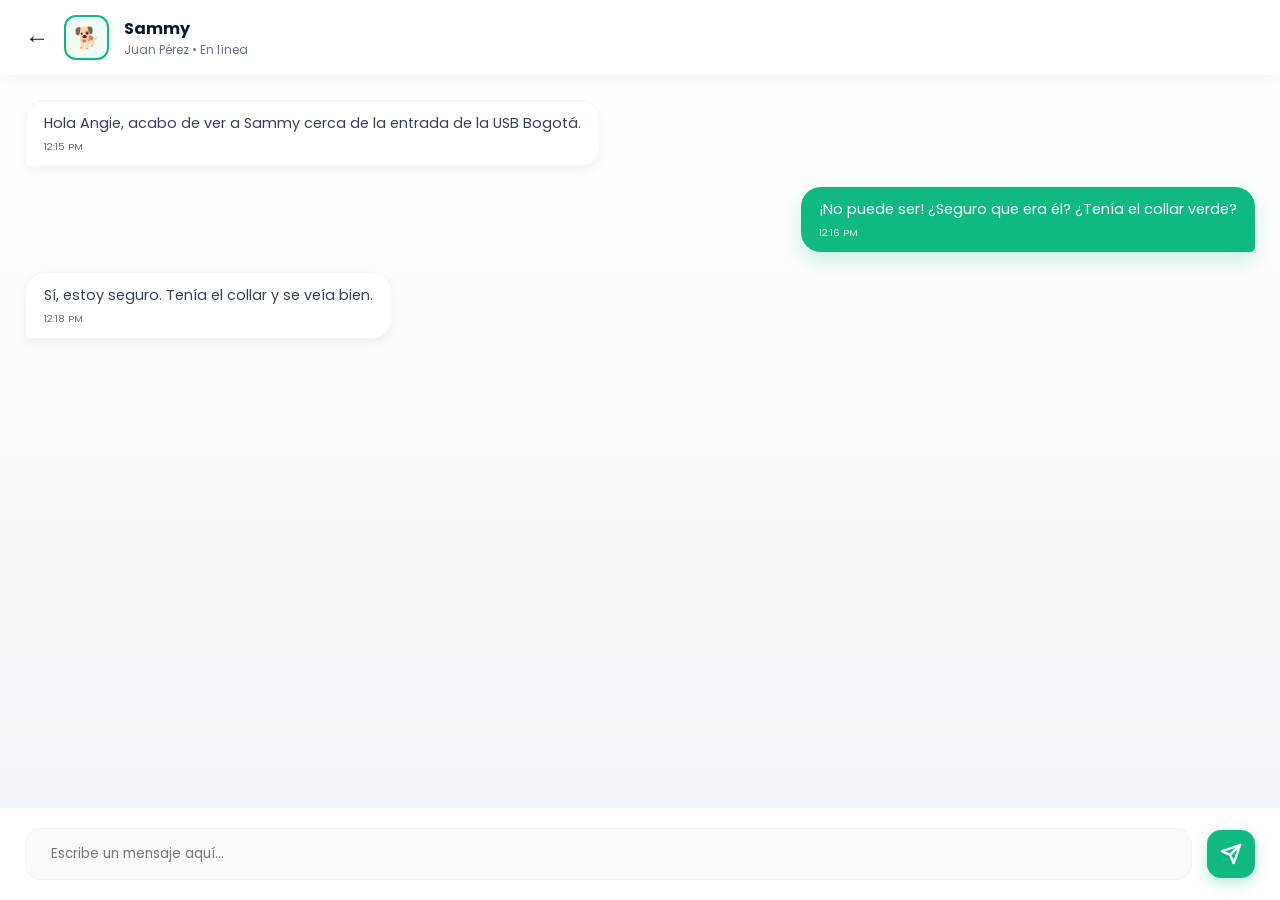
==== frontend/chat.html @ bd03f2e8 "Primer avance PetLost" ====
<!DOCTYPE html>
<html lang="es">
<head>
    <meta charset="UTF-8">
    <meta name="viewport" content="width=device-width, initial-scale=1.0">
    <title>Chat PetLost</title>
    <link href="https://fonts.googleapis.com/css2?family=Poppins:wght@400;600;700;800&display=swap" rel="stylesheet">
    <link rel="stylesheet" href="css/style.css">
    <link rel="stylesheet" href="css/chat.css">
</head>
<body class="chat-screen">

    <header class="chat-header">
        <a href="perfil.html" class="back-link">←</a>
        <div class="pet-thumb">🐕</div>
        <div class="chat-user-details">
            <h4>Sammy</h4>
            <p>Juan Pérez • En línea</p>
        </div>
    </header>

    <main class="chat-body">
        <div class="msg msg-in">
            Hola Angie, acabo de ver a Sammy cerca de la entrada de la USB Bogotá. 
            <span class="msg-time">12:15 PM</span>
        </div>

        <div class="msg msg-out">
            ¡No puede ser! ¿Seguro que era él? ¿Tenía el collar verde?
            <span class="msg-time">12:16 PM</span>
        </div>

        <div class="msg msg-in">
            Sí, estoy seguro. Tenía el collar y se veía bien.
            <span class="msg-time">12:18 PM</span>
        </div>
    </main>

    <footer class="chat-footer">
        <div class="input-box">
            <input type="text" placeholder="Escribe un mensaje aquí...">
        </div>
        <button class="send-icon-btn">
            <svg width="22" height="22" viewBox="0 0 24 24" fill="none" stroke="currentColor" stroke-width="2.5" stroke-linecap="round" stroke-linejoin="round">
                <line x1="22" y1="2" x2="11" y2="13"></line>
                <polygon points="22 2 15 22 11 13 2 9 22 2"></polygon>
            </svg>
        </button>
    </footer>

</body>
</html>
---- frontend/css/style.css ----
/* --- VARIABLES Y RESET --- */
:root {
    --azul-oscuro: #0D1B3D;
    --verde-pet: #10B981;
    --verde-claro: #6ED7B7;
    --naranja: #FFC857;
    --blanco: #ffffff;
    --gris-fondo: #F2F4F7;
}

* {
    margin: 0;
    padding: 0;
    box-sizing: border-box;
    font-family: 'Poppins', sans-serif;
}

body {
    background-color: var(--gris-fondo);
}

/* --- BARRA DE NAVEGACIÓN --- */
.navbar {
    background: var(--blanco);
    padding: 15px 0;
    border-bottom: 6px solid var(--verde-pet);
    box-shadow: 0 4px 20px rgba(0,0,0,0.08);
    position: sticky;
    top: 0;
    z-index: 1000;
}

.nav-container {
    display: flex;
    justify-content: space-between;
    align-items: center;
    max-width: 1400px;
    margin: 0 auto;
    padding: 0 40px;
}

.brand-box {
    display: flex;
    align-items: center;
    gap: 15px;
}

.logo-img {
    height: 85px; /* Tamaño del logo visible */
    width: auto;
}

.brand-title {
    font-size: 2.8rem;
    font-weight: 800;
    color: var(--azul-oscuro);
    line-height: 0.9;
}

.brand-tagline {
    font-size: 0.9rem;
    color: var(--verde-pet);
    font-weight: 600;
    text-transform: uppercase;
    letter-spacing: 1px;
}

/* --- FRASE CREATIVA CENTRAL --- */
.creative-phrase {
    text-align: center;
}

.creative-phrase p {
    font-size: 1.1rem;
    font-weight: 700;
    color: var(--azul-oscuro);
    font-style: italic;
    background: linear-gradient(to right, var(--azul-oscuro), var(--verde-pet));
    -webkit-background-clip: text;
    -webkit-text-fill-color: transparent;
}

.decor-line {
    width: 50px;
    height: 3px;
    background: var(--naranja);
    border-radius: 10px;
    margin: 4px auto;
}

/* --- BOTONES DE NAVEGACIÓN --- */
.nav-auth {
    display: flex;
    gap: 15px;
}

.btn {
    padding: 12px 25px;
    border-radius: 50px;
    font-weight: 700;
    cursor: pointer;
    transition: 0.3s;
    text-transform: uppercase;
    font-size: 0.85rem;
}

.btn-login {
    background: transparent;
    border: 2px solid var(--azul-oscuro);
    color: var(--azul-oscuro);
}

.btn-register {
    background: var(--verde-pet);
    border: none;
    color: white;
    box-shadow: 0 4px 10px rgba(16, 185, 129, 0.2);
}

.btn-register:hover {
    background: var(--azul-oscuro);
    transform: translateY(-2px);
}

/* --- HERO SECTION --- */
.hero {
    background: linear-gradient(rgba(13, 27, 61, 0.75), rgba(16, 185, 129, 0.55)), 
                url('https://images.unsplash.com/photo-1544568100-847a948585b9?auto=format&fit=crop&w=1200&q=80');
    background-size: cover;
    background-position: center;
    padding: 120px 5% 160px;
    text-align: center;
    color: white;
}

.hero h2 {
    font-size: 3.2rem;
    font-weight: 800;
    margin-bottom: 10px;
}

.hero p {
    font-size: 1.2rem;
    opacity: 0.9;
}

/* --- GRID DE CARDS --- */
.action-grid {
    display: flex;
    justify-content: center;
    gap: 30px;
    padding: 0 5% 80px;
    margin-top: -80px; /* Superposición sobre el Hero */
}

.card {
    background: var(--blanco);
    width: 360px;
    border-radius: 30px;
    overflow: hidden;
    box-shadow: 0 20px 40px rgba(0,0,0,0.12);
    text-align: center;
    transition: 0.4s ease;
    border-top: 12px solid var(--verde-pet);
}

.card:hover {
    transform: translateY(-15px);
}

.card-header {
    height: 150px;
    background-color: #f8f9fa;
    display: flex;
    align-items: center;
    justify-content: center;
    font-size: 5rem;
}

.card-body {
    padding: 35px;
}

.card-body h3 {
    font-size: 1.4rem;
    color: var(--azul-oscuro);
    margin-bottom: 15px;
    font-weight: 700;
}

.card-body p {
    font-size: 1rem;
    color: #666;
    margin-bottom: 25px;
    height: 50px;
}

.btn-card {
    width: 100%;
    padding: 16px;
    border-radius: 15px;
    border: none;
    font-weight: 800;
    color: white;
    background-color: var(--verde-pet);
    cursor: pointer;
    transition: 0.3s;
}

/* Variaciones de color por Card */
.card-orange { border-top-color: var(--naranja); }
.card-orange .btn-card { background-color: var(--naranja); color: var(--azul-oscuro); }

.card-cyan { border-top-color: var(--verde-claro); }
.card-cyan .btn-card { background-color: var(--verde-claro); color: var(--azul-oscuro); }

/* --- ESTILOS PARA LA VENTANA DE REGISTRO (MODAL) --- */
.modal-overlay {
    display: none; 
    position: fixed;
    top: 0;
    left: 0;
    width: 100%;
    height: 100%;
    background: linear-gradient(135deg, rgba(13, 27, 61, 0.95), rgba(16, 185, 129, 0.95));
    z-index: 2000;
    justify-content: center;
    align-items: center;
    backdrop-filter: blur(8px); /* Desenfoque elegante del fondo */
}

.modal-content {
    background: white;
    width: 850px;
    max-width: 95%;
    border-radius: 30px;
    position: relative;
    overflow: hidden;
    display: flex;
    box-shadow: 0 25px 50px rgba(0,0,0,0.3);
    animation: zoomIn 0.3s ease;
}

@keyframes zoomIn {
    from { transform: scale(0.9); opacity: 0; }
    to { transform: scale(1); opacity: 1; }
}

.close-modal {
    position: absolute;
    top: 20px;
    right: 25px;
    font-size: 35px;
    background: none;
    border: none;
    cursor: pointer;
    color: var(--azul-oscuro);
    font-weight: bold;
    z-index: 100;
}

.modal-body {
    display: flex;
    width: 100%;
}

.modal-info {
    flex: 1;
    background: linear-gradient(135deg, var(--azul-oscuro), var(--verde-pet));
    color: white;
    padding: 60px 40px;
    display: flex;
    flex-direction: column;
    justify-content: center;
    align-items: center;
    text-align: center;
}

.modal-logo {
    height: 90px;
    background: white;
    padding: 10px;
    border-radius: 15px;
    margin-bottom: 20px;
}

.modal-form {
    flex: 1.2;
    padding: 50px;
    background: white;
}

.modal-form h2 {
    color: var(--azul-oscuro);
    font-size: 1.8rem;
    margin-bottom: 20px;
    font-weight: 800;
}

.input-group {
    margin-bottom: 15px;
    text-align: left;
}

.input-group label {
    display: block;
    font-size: 0.85rem;
    font-weight: 700;
    color: var(--azul-oscuro);
    margin-bottom: 5px;
}

.input-group input {
    width: 100%;
    padding: 12px;
    border: 2px solid #f0f0f0;
    border-radius: 12px;
    outline: none;
    font-size: 0.9rem;
    transition: 0.3s;
}

.input-group input:focus {
    border-color: var(--verde-pet);
}

.terms-container {
    display: flex;
    align-items: flex-start;
    gap: 10px;
    margin: 20px 0;
    font-size: 0.8rem;
    color: #666;
}

.terms-container a {
    color: var(--verde-pet);
    font-weight: 700;
    text-decoration: none;
}

.btn-submit {
    width: 100%;
    padding: 15px;
    background: var(--verde-pet);
    color: white;
    border: none;
    border-radius: 12px;
    font-weight: 800;
    font-size: 1rem;
    cursor: pointer;
    transition: 0.3s;
}

.btn-submit:hover {
    background: var(--azul-oscuro);
    transform: translateY(-2px);
}

.switch-text {
    margin-top: 20px;
    font-size: 0.85rem;
    text-align: center;
}

.switch-text a {
    color: var(--verde-pet);
    font-weight: 700;
    text-decoration: none;
}

/* Ajuste para tablets/móviles */
@media (max-width: 768px) {
    .modal-info { display: none; }
    .modal-content { width: 450px; }
}

/* --- ESTILOS EXTRA PARA EL LOGO EN LOGIN --- */
.modal-header-logo {
    text-align: center;
    margin-bottom: 15px;
}

/* Asegúrate de que .modal-content NO tenga un ancho pequeño fijo */
.modal-content {
    background: white;
    width: 850px; /* Ancho igual para ambos */
    max-width: 95%;
    border-radius: 30px;
    position: relative;
    overflow: hidden;
    display: flex;
    box-shadow: 0 25px 50px rgba(0,0,0,0.3);
}

/* El resto del CSS se mantiene igual al que ya tenías para el Registro */
---- frontend/css/chat.css ----
/* Paleta de colores PetLost */
:root {
    --verde-pet: #10b981;
    --azul-oscuro: #001a33;
    --gris-fondo: #f8fafc;
    --blanco: #ffffff;
    --gris-texto: #64748b;
    --sombra: rgba(0, 0, 0, 0.05);
}

.chat-screen {
    display: flex;
    flex-direction: column;
    height: 100vh;
    background-color: var(--gris-fondo);
    font-family: 'Poppins', sans-serif;
}

/* Header */
.chat-header {
    background: var(--blanco);
    padding: 15px 25px;
    display: flex;
    align-items: center;
    gap: 15px;
    box-shadow: 0 4px 15px var(--sombra);
    z-index: 10;
}

.back-link {
    text-decoration: none;
    font-size: 1.5rem;
    color: var(--azul-oscuro);
    font-weight: 800;
}

.pet-thumb {
    width: 45px;
    height: 45px;
    background: #f0fdf4;
    border-radius: 12px;
    border: 2px solid var(--verde-pet);
    display: flex;
    align-items: center;
    justify-content: center;
    font-size: 1.3rem;
}

.chat-user-details h4 { margin: 0; color: var(--azul-oscuro); font-size: 1rem; }
.chat-user-details p { margin: 0; font-size: 0.75rem; color: var(--gris-texto); }

/* Area de Mensajes */
.chat-body {
    flex: 1;
    padding: 25px;
    overflow-y: auto;
    display: flex;
    flex-direction: column;
    gap: 20px;
    background: linear-gradient(180deg, #ffffff 0%, #f1f5f9 100%);
}

.msg {
    max-width: 75%;
    padding: 12px 18px;
    font-size: 0.9rem;
    line-height: 1.5;
}

.msg-in {
    align-self: flex-start;
    background: var(--blanco);
    color: #334155;
    border-radius: 20px 20px 20px 5px;
    box-shadow: 0 4px 10px var(--sombra);
    border: 1px solid #f1f5f9;
}

.msg-out {
    align-self: flex-end;
    background: var(--verde-pet);
    color: var(--blanco);
    border-radius: 20px 20px 5px 20px;
    box-shadow: 0 8px 20px rgba(16, 185, 129, 0.2);
}

.msg-time {
    font-size: 0.6rem;
    display: block;
    margin-top: 5px;
    opacity: 0.8;
}

/* Footer / Input */
.chat-footer {
    background: var(--blanco);
    padding: 20px 25px;
    display: flex;
    align-items: center;
    gap: 15px;
    border-top: 1px solid #f1f5f9;
}

.input-box {
    flex: 1;
    background: #f8fafc;
    border-radius: 15px;
    border: 1.5px solid #f1f5f9;
    padding: 5px 15px;
}

.input-box input {
    width: 100%;
    border: none;
    background: none;
    padding: 10px;
    font-family: 'Poppins';
    outline: none;
}

.send-icon-btn {
    background: var(--verde-pet);
    border: none;
    width: 48px;
    height: 48px;
    border-radius: 14px;
    color: white;
    cursor: pointer;
    display: flex;
    align-items: center;
    justify-content: center;
    box-shadow: 0 5px 15px rgba(16, 185, 129, 0.3);
}
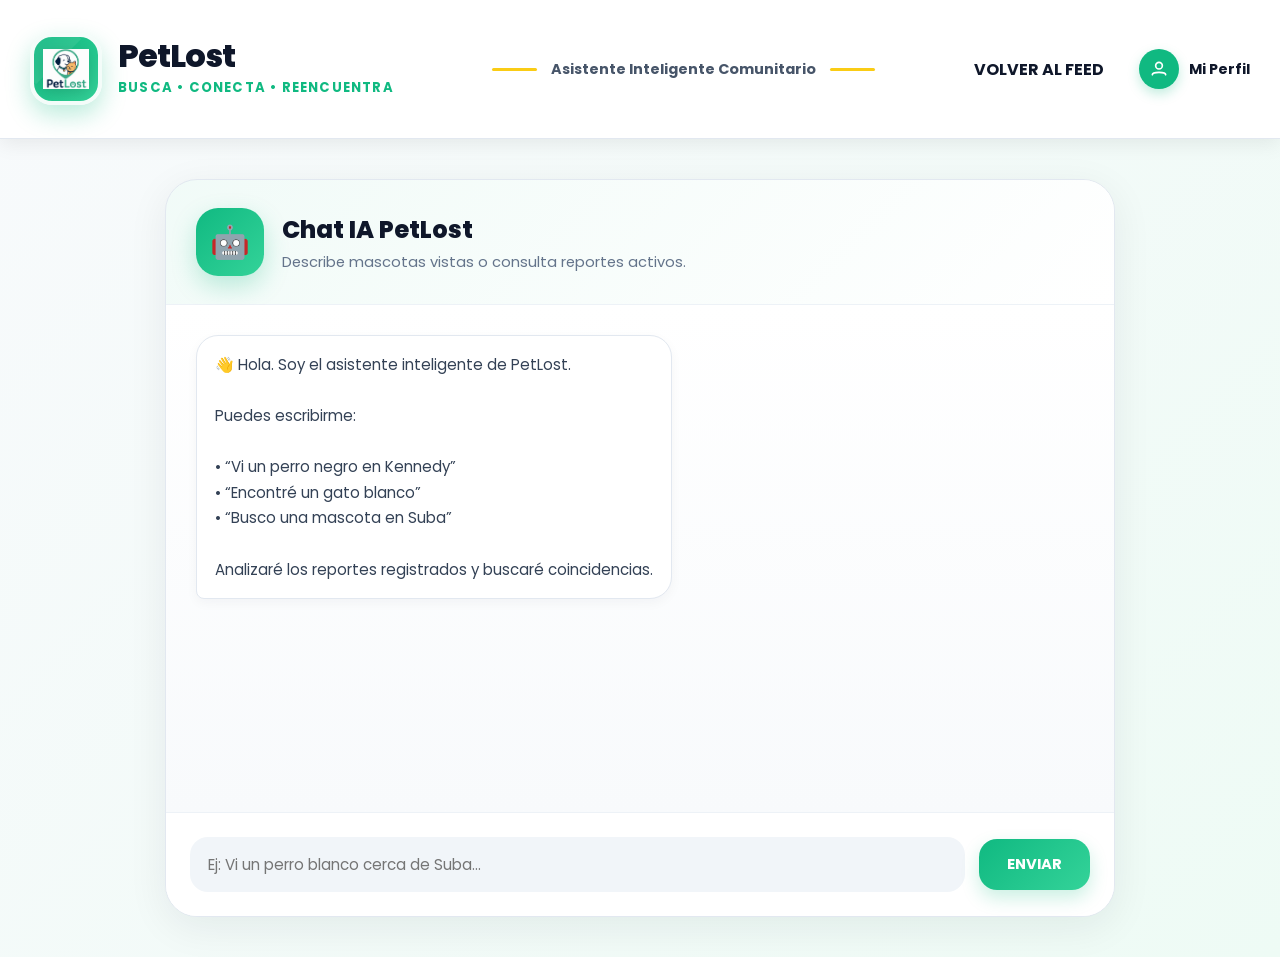
==== commit 2209a201: "Add files via upload" ====
--- a/frontend/chat.html
+++ b/frontend/chat.html
@@ -1,52 +1,417 @@
-<!DOCTYPE html>
-<html lang="es">
-<head>
-    <meta charset="UTF-8">
-    <meta name="viewport" content="width=device-width, initial-scale=1.0">
-    <title>Chat PetLost</title>
-    <link href="https://fonts.googleapis.com/css2?family=Poppins:wght@400;600;700;800&display=swap" rel="stylesheet">
-    <link rel="stylesheet" href="css/style.css">
-    <link rel="stylesheet" href="css/chat.css">
-</head>
-<body class="chat-screen">
-
-    <header class="chat-header">
-        <a href="perfil.html" class="back-link">←</a>
-        <div class="pet-thumb">🐕</div>
-        <div class="chat-user-details">
-            <h4>Sammy</h4>
-            <p>Juan Pérez • En línea</p>
-        </div>
-    </header>
-
-    <main class="chat-body">
-        <div class="msg msg-in">
-            Hola Angie, acabo de ver a Sammy cerca de la entrada de la USB Bogotá. 
-            <span class="msg-time">12:15 PM</span>
-        </div>
-
-        <div class="msg msg-out">
-            ¡No puede ser! ¿Seguro que era él? ¿Tenía el collar verde?
-            <span class="msg-time">12:16 PM</span>
-        </div>
-
-        <div class="msg msg-in">
-            Sí, estoy seguro. Tenía el collar y se veía bien.
-            <span class="msg-time">12:18 PM</span>
-        </div>
-    </main>
-
-    <footer class="chat-footer">
-        <div class="input-box">
-            <input type="text" placeholder="Escribe un mensaje aquí...">
-        </div>
-        <button class="send-icon-btn">
-            <svg width="22" height="22" viewBox="0 0 24 24" fill="none" stroke="currentColor" stroke-width="2.5" stroke-linecap="round" stroke-linejoin="round">
-                <line x1="22" y1="2" x2="11" y2="13"></line>
-                <polygon points="22 2 15 22 11 13 2 9 22 2"></polygon>
-            </svg>
-        </button>
-    </footer>
-
-</body>
+<!DOCTYPE html>
+<html lang="es">
+<head>
+    <meta charset="UTF-8">
+    <meta name="viewport" content="width=device-width, initial-scale=1.0">
+
+    <title>Chat IA | PetLost</title>
+
+    <link href="https://fonts.googleapis.com/css2?family=Poppins:wght@400;500;600;700;800&display=swap" rel="stylesheet">
+
+    <link rel="stylesheet" href="css/style.css">
+    <link rel="stylesheet" href="css/chat.css">
+</head>
+<body>
+
+    <nav class="navbar">
+
+        <div class="nav-container">
+
+            
+            <div class="brand-box"
+                 onclick="window.location.href='feed.html'"
+                 style="
+                    cursor:pointer;
+                    display:flex;
+                    align-items:center;
+                    gap:16px;
+                 ">
+
+                <div style="
+                    width:72px;
+                    height:72px;
+                    background:linear-gradient(135deg,#10b981,#34d399);
+                    border-radius:22px;
+                    display:flex;
+                    align-items:center;
+                    justify-content:center;
+                    box-shadow:0 10px 25px rgba(16,185,129,0.28);
+                    border:4px solid rgba(255,255,255,0.95);
+                    position:relative;
+                    overflow:hidden;
+                ">
+
+                    <div style="
+                        position:absolute;
+                        width:100%;
+                        height:100%;
+                        background:rgba(255,255,255,0.08);
+                        transform:rotate(45deg);
+                        top:-30px;
+                        left:-30px;
+                    "></div>
+
+                    <img src="assets/logo.png"
+                         alt="PetLost"
+                         class="logo-img"
+                         style="
+                            width:46px;
+                            height:46px;
+                            object-fit:contain;
+                            position:relative;
+                            z-index:2;
+                            filter:drop-shadow(0 4px 8px rgba(0,0,0,0.15));
+                         ">
+                </div>
+
+                <div class="brand-text">
+
+                    <h1 class="brand-title"
+                        style="
+                            font-size:2rem;
+                            margin:0;
+                            font-weight:800;
+                            letter-spacing:-1px;
+                            color:#0f172a;
+                            line-height:1;
+                        ">
+                        PetLost
+                    </h1>
+
+                    <p class="brand-slogan"
+                       style="
+                            margin-top:6px;
+                            font-size:0.82rem;
+                            font-weight:700;
+                            color:#10b981;
+                            letter-spacing:1.2px;
+                            text-transform:uppercase;
+                       ">
+                        Busca • Conecta • Reencuentra
+                    </p>
+
+                </div>
+
+            </div>
+
+            <!-- TEXTO CENTRAL -->
+            <div class="mission-box">
+
+                <div class="line-yellow"></div>
+
+                <p class="mission-text">
+                    Asistente Inteligente Comunitario
+                </p>
+
+                <div class="line-yellow"></div>
+
+            </div>
+
+            <!-- PERFIL -->
+            <div class="nav-auth">
+
+                <a href="feed.html"
+                   style="
+                        text-decoration:none;
+                        color:inherit;
+                        font-weight:700;
+                        margin-right:20px;
+                   ">
+                    VOLVER AL FEED
+                </a>
+
+                <div class="user-menu-container"
+                     onclick="window.location.href='perfil.html'"
+                     style="
+                        cursor:pointer;
+                        display:flex;
+                        align-items:center;
+                        gap:10px;
+                     ">
+
+                    <div class="user-profile-icon"
+                         style="
+                            width:40px;
+                            height:40px;
+                            display:flex;
+                            align-items:center;
+                            justify-content:center;
+                            background:#10b981;
+                            color:white;
+                            border-radius:50%;
+                            box-shadow:0 5px 12px rgba(16,185,129,0.25);
+                         ">
+
+                        <svg viewBox="0 0 24 24"
+                             fill="none"
+                             style="width:20px;">
+
+                            <circle cx="12"
+                                    cy="8"
+                                    r="4"
+                                    stroke="currentColor"
+                                    stroke-width="2"/>
+
+                            <path d="M20 19C20 17.3431 16.4183 16 12 16C7.58172 16 4 17.3431 4 19"
+                                  stroke="currentColor"
+                                  stroke-width="2"
+                                  stroke-linecap="round"/>
+                        </svg>
+
+                    </div>
+
+                    <span class="user-label"
+                          style="
+                                font-weight:700;
+                                font-size:0.9rem;
+                                color:#0f172a;
+                          ">
+                        Mi Perfil
+                    </span>
+
+                </div>
+
+            </div>
+
+        </div>
+
+    </nav>
+
+    <!-- CHAT -->
+    <main class="chat-main-container">
+
+        <div class="chat-card">
+
+            <!-- HEADER CHAT -->
+            <div class="chat-header">
+
+                <div class="chat-header-icon">
+                    🤖
+                </div>
+
+                <div>
+
+                    <h2>
+                        Chat IA PetLost
+                    </h2>
+
+                    <p>
+                        Describe mascotas vistas o consulta reportes activos.
+                    </p>
+
+                </div>
+
+            </div>
+
+            <!-- MENSAJES -->
+            <div id="chat-box" class="chat-box">
+
+                <div class="mensaje ia">
+
+                    <div class="bubble">
+
+                        👋 Hola. Soy el asistente inteligente de PetLost.
+
+                        <br><br>
+
+                        Puedes escribirme:
+
+                        <br><br>
+
+                        • “Vi un perro negro en Kennedy”
+                        <br>
+
+                        • “Encontré un gato blanco”
+                        <br>
+
+                        • “Busco una mascota en Suba”
+
+                        <br><br>
+
+                        Analizaré los reportes registrados y buscaré coincidencias.
+
+                    </div>
+
+                </div>
+
+            </div>
+
+            <!-- INPUT -->
+            <div class="chat-input-container">
+
+                <input
+                    type="text"
+                    id="mensaje-input"
+                    placeholder="Ej: Vi un perro blanco cerca de Suba..."
+                >
+
+                <button onclick="enviarMensaje()">
+                    ENVIAR
+                </button>
+
+            </div>
+
+        </div>
+
+    </main>
+
+    <script>
+
+        function analizarCoincidencias(mensaje){
+
+            const reportes =
+                JSON.parse(
+                    localStorage.getItem("reportesMascotas")
+                ) || [];
+
+            mensaje = mensaje.toLowerCase();
+
+            let coincidencias = [];
+
+            reportes.forEach(rep => {
+
+                if(
+                    mensaje.includes(rep.color.toLowerCase()) ||
+                    mensaje.includes(rep.ubicacion.toLowerCase()) ||
+                    mensaje.includes(rep.tipo.toLowerCase())
+                ){
+
+                    coincidencias.push(rep);
+                }
+
+            });
+
+            if(coincidencias.length === 0){
+
+                return `
+                    No encontré coincidencias exactas
+                    relacionadas con esa descripción.
+                `;
+            }
+
+            let respuesta =
+                `Coincidencias encontradas:<br><br>`;
+
+            coincidencias.forEach(rep => {
+
+                respuesta += `
+
+                    <div style="
+                        background:white;
+                        border:1px solid #e2e8f0;
+                        padding:16px;
+                        border-radius:18px;
+                        margin-bottom:14px;
+                        box-shadow:0 4px 12px rgba(15,23,42,0.04);
+                    ">
+
+                        <b style="
+                            color:#0f172a;
+                            font-size:1rem;
+                        ">
+                            ${rep.titulo}
+                        </b>
+
+                        <br><br>
+
+                        📍 Zona:
+                        ${rep.ubicacion}
+
+                        <br>
+
+                        🎨 Color:
+                        ${rep.color}
+
+                        <br>
+
+                        🐾 Tipo:
+                        ${rep.tipo}
+
+                        <br>
+
+                        📞 Contacto:
+                        ${rep.telefono || "No disponible"}
+
+                        <br>
+
+                        📅 Fecha:
+                        ${rep.fecha}
+
+                    </div>
+
+                `;
+            });
+
+            return respuesta;
+        }
+
+        function enviarMensaje(){
+
+            const input =
+                document.getElementById("mensaje-input");
+
+            const chatBox =
+                document.getElementById("chat-box");
+
+            const mensaje =
+                input.value.trim();
+
+            if(!mensaje){
+                return;
+            }
+
+            chatBox.innerHTML += `
+
+                <div class="mensaje usuario">
+
+                    <div class="bubble">
+                        ${mensaje}
+                    </div>
+
+                </div>
+
+            `;
+
+            chatBox.scrollTop =
+                chatBox.scrollHeight;
+
+            input.value = "";
+
+            setTimeout(() => {
+
+                const respuestaIA =
+                    analizarCoincidencias(mensaje);
+
+                chatBox.innerHTML += `
+
+                    <div class="mensaje ia">
+
+                        <div class="bubble">
+                            ${respuestaIA}
+                        </div>
+
+                    </div>
+
+                `;
+
+                chatBox.scrollTop =
+                    chatBox.scrollHeight;
+
+            }, 700);
+
+        }
+
+        document
+            .getElementById("mensaje-input")
+            .addEventListener("keypress", function(e){
+
+                if(e.key === "Enter"){
+                    enviarMensaje();
+                }
+
+            });
+
+    </script>
+
+</body>
 </html>
--- a/frontend/css/style.css
+++ b/frontend/css/style.css
@@ -1,396 +1,384 @@
-/* --- VARIABLES Y RESET --- */
-:root {
-    --azul-oscuro: #0D1B3D;
-    --verde-pet: #10B981;
-    --verde-claro: #6ED7B7;
-    --naranja: #FFC857;
-    --blanco: #ffffff;
-    --gris-fondo: #F2F4F7;
-}
-
-* {
-    margin: 0;
-    padding: 0;
-    box-sizing: border-box;
-    font-family: 'Poppins', sans-serif;
-}
-
-body {
-    background-color: var(--gris-fondo);
-}
-
-/* --- BARRA DE NAVEGACIÓN --- */
-.navbar {
-    background: var(--blanco);
-    padding: 15px 0;
-    border-bottom: 6px solid var(--verde-pet);
-    box-shadow: 0 4px 20px rgba(0,0,0,0.08);
-    position: sticky;
-    top: 0;
-    z-index: 1000;
-}
-
-.nav-container {
-    display: flex;
-    justify-content: space-between;
-    align-items: center;
-    max-width: 1400px;
-    margin: 0 auto;
-    padding: 0 40px;
-}
-
-.brand-box {
-    display: flex;
-    align-items: center;
-    gap: 15px;
-}
-
-.logo-img {
-    height: 85px; /* Tamaño del logo visible */
-    width: auto;
-}
-
-.brand-title {
-    font-size: 2.8rem;
-    font-weight: 800;
-    color: var(--azul-oscuro);
-    line-height: 0.9;
-}
-
-.brand-tagline {
-    font-size: 0.9rem;
-    color: var(--verde-pet);
-    font-weight: 600;
-    text-transform: uppercase;
-    letter-spacing: 1px;
-}
-
-/* --- FRASE CREATIVA CENTRAL --- */
-.creative-phrase {
-    text-align: center;
-}
-
-.creative-phrase p {
-    font-size: 1.1rem;
-    font-weight: 700;
-    color: var(--azul-oscuro);
-    font-style: italic;
-    background: linear-gradient(to right, var(--azul-oscuro), var(--verde-pet));
-    -webkit-background-clip: text;
-    -webkit-text-fill-color: transparent;
-}
-
-.decor-line {
-    width: 50px;
-    height: 3px;
-    background: var(--naranja);
-    border-radius: 10px;
-    margin: 4px auto;
-}
-
-/* --- BOTONES DE NAVEGACIÓN --- */
-.nav-auth {
-    display: flex;
-    gap: 15px;
-}
-
-.btn {
-    padding: 12px 25px;
-    border-radius: 50px;
-    font-weight: 700;
-    cursor: pointer;
-    transition: 0.3s;
-    text-transform: uppercase;
-    font-size: 0.85rem;
-}
-
-.btn-login {
-    background: transparent;
-    border: 2px solid var(--azul-oscuro);
-    color: var(--azul-oscuro);
-}
-
-.btn-register {
-    background: var(--verde-pet);
-    border: none;
-    color: white;
-    box-shadow: 0 4px 10px rgba(16, 185, 129, 0.2);
-}
-
-.btn-register:hover {
-    background: var(--azul-oscuro);
-    transform: translateY(-2px);
-}
-
-/* --- HERO SECTION --- */
-.hero {
-    background: linear-gradient(rgba(13, 27, 61, 0.75), rgba(16, 185, 129, 0.55)), 
-                url('https://images.unsplash.com/photo-1544568100-847a948585b9?auto=format&fit=crop&w=1200&q=80');
-    background-size: cover;
-    background-position: center;
-    padding: 120px 5% 160px;
-    text-align: center;
-    color: white;
-}
-
-.hero h2 {
-    font-size: 3.2rem;
-    font-weight: 800;
-    margin-bottom: 10px;
-}
-
-.hero p {
-    font-size: 1.2rem;
-    opacity: 0.9;
-}
-
-/* --- GRID DE CARDS --- */
-.action-grid {
-    display: flex;
-    justify-content: center;
-    gap: 30px;
-    padding: 0 5% 80px;
-    margin-top: -80px; /* Superposición sobre el Hero */
-}
-
-.card {
-    background: var(--blanco);
-    width: 360px;
-    border-radius: 30px;
-    overflow: hidden;
-    box-shadow: 0 20px 40px rgba(0,0,0,0.12);
-    text-align: center;
-    transition: 0.4s ease;
-    border-top: 12px solid var(--verde-pet);
-}
-
-.card:hover {
-    transform: translateY(-15px);
-}
-
-.card-header {
-    height: 150px;
-    background-color: #f8f9fa;
-    display: flex;
-    align-items: center;
-    justify-content: center;
-    font-size: 5rem;
-}
-
-.card-body {
-    padding: 35px;
-}
-
-.card-body h3 {
-    font-size: 1.4rem;
-    color: var(--azul-oscuro);
-    margin-bottom: 15px;
-    font-weight: 700;
-}
-
-.card-body p {
-    font-size: 1rem;
-    color: #666;
-    margin-bottom: 25px;
-    height: 50px;
-}
-
-.btn-card {
-    width: 100%;
-    padding: 16px;
-    border-radius: 15px;
-    border: none;
-    font-weight: 800;
-    color: white;
-    background-color: var(--verde-pet);
-    cursor: pointer;
-    transition: 0.3s;
-}
-
-/* Variaciones de color por Card */
-.card-orange { border-top-color: var(--naranja); }
-.card-orange .btn-card { background-color: var(--naranja); color: var(--azul-oscuro); }
-
-.card-cyan { border-top-color: var(--verde-claro); }
-.card-cyan .btn-card { background-color: var(--verde-claro); color: var(--azul-oscuro); }
-
-/* --- ESTILOS PARA LA VENTANA DE REGISTRO (MODAL) --- */
-.modal-overlay {
-    display: none; 
-    position: fixed;
-    top: 0;
-    left: 0;
-    width: 100%;
-    height: 100%;
-    background: linear-gradient(135deg, rgba(13, 27, 61, 0.95), rgba(16, 185, 129, 0.95));
-    z-index: 2000;
-    justify-content: center;
-    align-items: center;
-    backdrop-filter: blur(8px); /* Desenfoque elegante del fondo */
-}
-
-.modal-content {
-    background: white;
-    width: 850px;
-    max-width: 95%;
-    border-radius: 30px;
-    position: relative;
-    overflow: hidden;
-    display: flex;
-    box-shadow: 0 25px 50px rgba(0,0,0,0.3);
-    animation: zoomIn 0.3s ease;
-}
-
-@keyframes zoomIn {
-    from { transform: scale(0.9); opacity: 0; }
-    to { transform: scale(1); opacity: 1; }
-}
-
-.close-modal {
-    position: absolute;
-    top: 20px;
-    right: 25px;
-    font-size: 35px;
-    background: none;
-    border: none;
-    cursor: pointer;
-    color: var(--azul-oscuro);
-    font-weight: bold;
-    z-index: 100;
-}
-
-.modal-body {
-    display: flex;
-    width: 100%;
-}
-
-.modal-info {
-    flex: 1;
-    background: linear-gradient(135deg, var(--azul-oscuro), var(--verde-pet));
-    color: white;
-    padding: 60px 40px;
-    display: flex;
-    flex-direction: column;
-    justify-content: center;
-    align-items: center;
-    text-align: center;
-}
-
-.modal-logo {
-    height: 90px;
-    background: white;
-    padding: 10px;
-    border-radius: 15px;
-    margin-bottom: 20px;
-}
-
-.modal-form {
-    flex: 1.2;
-    padding: 50px;
-    background: white;
-}
-
-.modal-form h2 {
-    color: var(--azul-oscuro);
-    font-size: 1.8rem;
-    margin-bottom: 20px;
-    font-weight: 800;
-}
-
-.input-group {
-    margin-bottom: 15px;
-    text-align: left;
-}
-
-.input-group label {
-    display: block;
-    font-size: 0.85rem;
-    font-weight: 700;
-    color: var(--azul-oscuro);
-    margin-bottom: 5px;
-}
-
-.input-group input {
-    width: 100%;
-    padding: 12px;
-    border: 2px solid #f0f0f0;
-    border-radius: 12px;
-    outline: none;
-    font-size: 0.9rem;
-    transition: 0.3s;
-}
-
-.input-group input:focus {
-    border-color: var(--verde-pet);
-}
-
-.terms-container {
-    display: flex;
-    align-items: flex-start;
-    gap: 10px;
-    margin: 20px 0;
-    font-size: 0.8rem;
-    color: #666;
-}
-
-.terms-container a {
-    color: var(--verde-pet);
-    font-weight: 700;
-    text-decoration: none;
-}
-
-.btn-submit {
-    width: 100%;
-    padding: 15px;
-    background: var(--verde-pet);
-    color: white;
-    border: none;
-    border-radius: 12px;
-    font-weight: 800;
-    font-size: 1rem;
-    cursor: pointer;
-    transition: 0.3s;
-}
-
-.btn-submit:hover {
-    background: var(--azul-oscuro);
-    transform: translateY(-2px);
-}
-
-.switch-text {
-    margin-top: 20px;
-    font-size: 0.85rem;
-    text-align: center;
-}
-
-.switch-text a {
-    color: var(--verde-pet);
-    font-weight: 700;
-    text-decoration: none;
-}
-
-/* Ajuste para tablets/móviles */
-@media (max-width: 768px) {
-    .modal-info { display: none; }
-    .modal-content { width: 450px; }
-}
-
-/* --- ESTILOS EXTRA PARA EL LOGO EN LOGIN --- */
-.modal-header-logo {
-    text-align: center;
-    margin-bottom: 15px;
-}
-
-/* Asegúrate de que .modal-content NO tenga un ancho pequeño fijo */
-.modal-content {
-    background: white;
-    width: 850px; /* Ancho igual para ambos */
-    max-width: 95%;
-    border-radius: 30px;
-    position: relative;
-    overflow: hidden;
-    display: flex;
-    box-shadow: 0 25px 50px rgba(0,0,0,0.3);
-}
-
-/* El resto del CSS se mantiene igual al que ya tenías para el Registro */+:root {
+    --azul-oscuro: #0D1B3D;
+    --verde-pet: #10B981;
+    --verde-claro: #6ED7B7;
+    --naranja: #FFC857;
+    --blanco: #ffffff;
+    --gris-fondo: #F2F4F7;
+}
+
+* {
+    margin: 0;
+    padding: 0;
+    box-sizing: border-box;
+    font-family: 'Poppins', sans-serif;
+}
+
+body {
+    background-color: var(--gris-fondo);
+}
+
+/* --- NAVBAR --- */
+.navbar {
+    background: var(--blanco);
+    padding: 15px 0;
+    border-bottom: 6px solid var(--verde-pet);
+    box-shadow: 0 4px 20px rgba(0,0,0,0.08);
+    position: sticky;
+    top: 0;
+    z-index: 1000;
+}
+
+.nav-container {
+    display: flex;
+    justify-content: space-between;
+    align-items: center;
+    max-width: 1400px;
+    margin: 0 auto;
+    padding: 0 40px;
+}
+
+.brand-box {
+    display: flex;
+    align-items: center;
+    gap: 15px;
+}
+
+.logo-img {
+    height: 85px; 
+    width: auto;
+}
+
+.brand-title {
+    font-size: 2.8rem;
+    font-weight: 800;
+    color: var(--azul-oscuro);
+    line-height: 0.9;
+}
+
+.brand-tagline {
+    font-size: 0.9rem;
+    color: var(--verde-pet);
+    font-weight: 600;
+    text-transform: uppercase;
+    letter-spacing: 1px;
+}
+
+/* --- FRASCE CREATIVA --- */
+.creative-phrase {
+    text-align: center;
+}
+
+.creative-phrase p {
+    font-size: 1.1rem;
+    font-weight: 700;
+    color: var(--azul-oscuro);
+    font-style: italic;
+    background: linear-gradient(to right, var(--azul-oscuro), var(--verde-pet));
+    -webkit-background-clip: text;
+    -webkit-text-fill-color: transparent;
+}
+
+.decor-line {
+    width: 50px;
+    height: 3px;
+    background: var(--naranja);
+    border-radius: 10px;
+    margin: 4px auto;
+}
+
+/* --- BOTONES DE AUTENTICACIÓN --- */
+.nav-auth {
+    display: flex;
+    gap: 15px;
+}
+
+.btn {
+    padding: 12px 25px;
+    border-radius: 50px;
+    font-weight: 700;
+    cursor: pointer;
+    transition: 0.3s;
+    text-transform: uppercase;
+    font-size: 0.85rem;
+}
+
+.btn-login {
+    background: transparent;
+    border: 2px solid var(--azul-oscuro);
+    color: var(--azul-oscuro);
+}
+
+.btn-register {
+    background: var(--verde-pet);
+    border: none;
+    color: white;
+    box-shadow: 0 4px 10px rgba(16, 185, 129, 0.2);
+}
+
+.btn-register:hover {
+    background: var(--azul-oscuro);
+    transform: translateY(-2px);
+}
+
+/* --- HERO SECTION --- */
+.hero {
+    background: linear-gradient(rgba(13, 27, 61, 0.75), rgba(16, 185, 129, 0.55)), 
+                url('https://images.unsplash.com/photo-1544568100-847a948585b9?auto=format&fit=crop&w=1200&q=80');
+    background-size: cover;
+    background-position: center;
+    padding: 120px 5% 160px;
+    text-align: center;
+    color: white;
+}
+
+.hero h2 {
+    font-size: 3.2rem;
+    font-weight: 800;
+    margin-bottom: 10px;
+}
+
+.hero p {
+    font-size: 1.2rem;
+    opacity: 0.9;
+}
+
+/* --- GRID DE CARDS --- */
+.action-grid {
+    display: flex;
+    justify-content: center;
+    gap: 30px;
+    padding: 0 5% 80px;
+    margin-top: -80px; 
+}
+
+.card {
+    background: var(--blanco);
+    width: 360px;
+    border-radius: 30px;
+    overflow: hidden;
+    box-shadow: 0 20px 40px rgba(0,0,0,0.12);
+    text-align: center;
+    transition: 0.4s ease;
+    border-top: 12px solid var(--verde-pet);
+}
+
+.card:hover {
+    transform: translateY(-15px);
+}
+
+.card-header {
+    height: 150px;
+    background-color: #f8f9fa;
+    display: flex;
+    align-items: center;
+    justify-content: center;
+    font-size: 5rem;
+}
+
+.card-body {
+    padding: 35px;
+}
+
+.card-body h3 {
+    font-size: 1.4rem;
+    color: var(--azul-oscuro);
+    margin-bottom: 15px;
+    font-weight: 700;
+}
+
+.card-body p {
+    font-size: 1rem;
+    color: #666;
+    margin-bottom: 25px;
+    height: 50px;
+}
+
+.btn-card {
+    width: 100%;
+    padding: 16px;
+    border-radius: 15px;
+    border: none;
+    font-weight: 800;
+    color: white;
+    background-color: var(--verde-pet);
+    cursor: pointer;
+    transition: 0.3s;
+}
+
+/* Variaciones de color por Card */
+.card-orange { border-top-color: var(--naranja); }
+.card-orange .btn-card { background-color: var(--naranja); color: var(--azul-oscuro); }
+
+.card-cyan { border-top-color: var(--verde-claro); }
+.card-cyan .btn-card { background-color: var(--verde-claro); color: var(--azul-oscuro); }
+
+/* --- VENTANAS MODALES --- */
+.modal-overlay {
+    display: none; 
+    position: fixed;
+    top: 0;
+    left: 0;
+    width: 100%;
+    height: 100%;
+    background: linear-gradient(135deg, rgba(13, 27, 61, 0.95), rgba(16, 185, 129, 0.95));
+    z-index: 2000;
+    justify-content: center;
+    align-items: center;
+    backdrop-filter: blur(8px); 
+}
+
+.modal-content {
+    background: white;
+    width: 850px;
+    max-width: 95%;
+    border-radius: 30px;
+    position: relative;
+    overflow: hidden;
+    display: flex;
+    box-shadow: 0 25px 50px rgba(0,0,0,0.3);
+    animation: zoomIn 0.3s ease;
+}
+
+@keyframes zoomIn {
+    from { transform: scale(0.9); opacity: 0; }
+    to { transform: scale(1); opacity: 1; }
+}
+
+.close-modal {
+    position: absolute;
+    top: 20px;
+    right: 25px;
+    font-size: 35px;
+    background: none;
+    border: none;
+    cursor: pointer;
+    color: var(--azul-oscuro);
+    font-weight: bold;
+    z-index: 100;
+}
+
+.modal-body {
+    display: flex;
+    width: 100%;
+}
+
+.modal-info {
+    flex: 1;
+    background: linear-gradient(135deg, var(--azul-oscuro), var(--verde-pet));
+    color: white;
+    padding: 60px 40px;
+    display: flex;
+    flex-direction: column;
+    justify-content: center;
+    align-items: center;
+    text-align: center;
+}
+
+.modal-logo {
+    height: 90px;
+    background: white;
+    padding: 10px;
+    border-radius: 15px;
+    margin-bottom: 20px;
+}
+
+.modal-form {
+    flex: 1.2;
+    padding: 50px;
+    background: white;
+}
+
+.modal-form h2 {
+    color: var(--azul-oscuro);
+    font-size: 1.8rem;
+    margin-bottom: 20px;
+    font-weight: 800;
+}
+
+.input-group {
+    margin-bottom: 15px;
+    text-align: left;
+}
+
+.input-group label {
+    display: block;
+    font-size: 0.85rem;
+    font-weight: 700;
+    color: var(--azul-oscuro);
+    margin-bottom: 5px;
+}
+
+.input-group input {
+    width: 100%;
+    padding: 12px;
+    border: 2px solid #f0f0f0;
+    border-radius: 12px;
+    outline: none;
+    font-size: 0.9rem;
+    transition: 0.3s;
+}
+
+.input-group input:focus {
+    border-color: var(--verde-pet);
+}
+
+.terms-container {
+    display: flex;
+    align-items: flex-start;
+    gap: 10px;
+    margin: 20px 0;
+    font-size: 0.8rem;
+    color: #666;
+}
+
+.terms-container a {
+    color: var(--verde-pet);
+    font-weight: 700;
+    text-decoration: none;
+}
+
+.btn-submit {
+    width: 100%;
+    padding: 15px;
+    background: var(--verde-pet);
+    color: white;
+    border: none;
+    border-radius: 12px;
+    font-weight: 800;
+    font-size: 1rem;
+    cursor: pointer;
+    transition: 0.3s;
+}
+
+.btn-submit:hover {
+    background: var(--azul-oscuro);
+    transform: translateY(-2px);
+}
+
+.switch-text {
+    margin-top: 20px;
+    font-size: 0.85rem;
+    text-align: center;
+}
+
+.switch-text a {
+    color: var(--verde-pet);
+    font-weight: 700;
+    text-decoration: none;
+}
+
+.modal-header-logo {
+    text-align: center;
+    margin-bottom: 15px;
+}
+
+/* --- MEDIA QUERIES (RESPONSIVO) --- */
+@media (max-width: 768px) {
+    .modal-info { 
+        display: none; 
+    }
+    .modal-content { 
+        width: 450px; 
+    }
+}
--- a/frontend/css/chat.css
+++ b/frontend/css/chat.css
@@ -1,133 +1,468 @@
-/* Paleta de colores PetLost */
-:root {
-    --verde-pet: #10b981;
-    --azul-oscuro: #001a33;
-    --gris-fondo: #f8fafc;
-    --blanco: #ffffff;
-    --gris-texto: #64748b;
-    --sombra: rgba(0, 0, 0, 0.05);
-}
-
-.chat-screen {
-    display: flex;
-    flex-direction: column;
-    height: 100vh;
-    background-color: var(--gris-fondo);
-    font-family: 'Poppins', sans-serif;
-}
-
-/* Header */
-.chat-header {
-    background: var(--blanco);
-    padding: 15px 25px;
-    display: flex;
-    align-items: center;
-    gap: 15px;
-    box-shadow: 0 4px 15px var(--sombra);
-    z-index: 10;
-}
-
-.back-link {
-    text-decoration: none;
-    font-size: 1.5rem;
-    color: var(--azul-oscuro);
-    font-weight: 800;
-}
-
-.pet-thumb {
-    width: 45px;
-    height: 45px;
-    background: #f0fdf4;
-    border-radius: 12px;
-    border: 2px solid var(--verde-pet);
-    display: flex;
-    align-items: center;
-    justify-content: center;
-    font-size: 1.3rem;
-}
-
-.chat-user-details h4 { margin: 0; color: var(--azul-oscuro); font-size: 1rem; }
-.chat-user-details p { margin: 0; font-size: 0.75rem; color: var(--gris-texto); }
-
-/* Area de Mensajes */
-.chat-body {
-    flex: 1;
-    padding: 25px;
-    overflow-y: auto;
-    display: flex;
-    flex-direction: column;
-    gap: 20px;
-    background: linear-gradient(180deg, #ffffff 0%, #f1f5f9 100%);
-}
-
-.msg {
-    max-width: 75%;
-    padding: 12px 18px;
-    font-size: 0.9rem;
-    line-height: 1.5;
-}
-
-.msg-in {
-    align-self: flex-start;
-    background: var(--blanco);
-    color: #334155;
-    border-radius: 20px 20px 20px 5px;
-    box-shadow: 0 4px 10px var(--sombra);
-    border: 1px solid #f1f5f9;
-}
-
-.msg-out {
-    align-self: flex-end;
-    background: var(--verde-pet);
-    color: var(--blanco);
-    border-radius: 20px 20px 5px 20px;
-    box-shadow: 0 8px 20px rgba(16, 185, 129, 0.2);
-}
-
-.msg-time {
-    font-size: 0.6rem;
-    display: block;
-    margin-top: 5px;
-    opacity: 0.8;
-}
-
-/* Footer / Input */
-.chat-footer {
-    background: var(--blanco);
-    padding: 20px 25px;
-    display: flex;
-    align-items: center;
-    gap: 15px;
-    border-top: 1px solid #f1f5f9;
-}
-
-.input-box {
-    flex: 1;
-    background: #f8fafc;
-    border-radius: 15px;
-    border: 1.5px solid #f1f5f9;
-    padding: 5px 15px;
-}
-
-.input-box input {
-    width: 100%;
-    border: none;
-    background: none;
-    padding: 10px;
-    font-family: 'Poppins';
-    outline: none;
-}
-
-.send-icon-btn {
-    background: var(--verde-pet);
-    border: none;
-    width: 48px;
-    height: 48px;
-    border-radius: 14px;
-    color: white;
-    cursor: pointer;
-    display: flex;
-    align-items: center;
-    justify-content: center;
-    box-shadow: 0 5px 15px rgba(16, 185, 129, 0.3);
+/* =========================
+   CHAT.CSS | PETLOST IA
+========================= */
+
+*{
+    margin:0;
+    padding:0;
+    box-sizing:border-box;
+}
+
+body{
+    font-family:'Poppins',sans-serif;
+    background:
+        linear-gradient(
+            135deg,
+            #f8fafc 0%,
+            #eefbf5 100%
+        );
+    min-height:100vh;
+    color:#0f172a;
+}
+
+/* =========================
+   NAVBAR
+========================= */
+
+.navbar{
+    width:100%;
+    background:white;
+    border-bottom:1px solid #e2e8f0;
+    position:sticky;
+    top:0;
+    z-index:999;
+    backdrop-filter:blur(12px);
+}
+
+.nav-container{
+    width:100%;
+    max-width:1400px;
+    margin:auto;
+    padding:18px 30px;
+
+    display:flex;
+    align-items:center;
+    justify-content:space-between;
+    gap:20px;
+}
+
+/* =========================
+   LOGO PETLOST
+========================= */
+
+.brand-box{
+    display:flex;
+    align-items:center;
+    gap:16px;
+    transition:0.3s;
+}
+
+.brand-box:hover{
+    transform:translateY(-2px);
+}
+
+.logo-img{
+    width:46px;
+    height:46px;
+    object-fit:contain;
+}
+
+.brand-title{
+    font-size:2rem;
+    font-weight:800;
+    letter-spacing:-1px;
+    color:#0f172a;
+    line-height:1;
+}
+
+.brand-slogan{
+    margin-top:5px;
+    font-size:0.78rem;
+    font-weight:700;
+    color:#10b981;
+    letter-spacing:1.5px;
+    text-transform:uppercase;
+}
+
+/* =========================
+   TEXTO CENTRAL
+========================= */
+
+.mission-box{
+    display:flex;
+    align-items:center;
+    gap:14px;
+}
+
+.line-yellow{
+    width:45px;
+    height:3px;
+    background:#facc15;
+    border-radius:20px;
+}
+
+.mission-text{
+    font-size:0.9rem;
+    font-weight:700;
+    color:#475569;
+    white-space:nowrap;
+}
+
+/* =========================
+   PERFIL
+========================= */
+
+.nav-auth{
+    display:flex;
+    align-items:center;
+}
+
+.user-menu-container{
+    display:flex;
+    align-items:center;
+    gap:10px;
+}
+
+.user-profile-icon{
+    transition:0.3s;
+}
+
+.user-profile-icon:hover{
+    transform:scale(1.06);
+}
+
+.user-label{
+    color:#0f172a;
+}
+
+/* =========================
+   CONTENEDOR CHAT
+========================= */
+
+.chat-main-container{
+    width:100%;
+    padding:40px 20px;
+
+    display:flex;
+    justify-content:center;
+}
+
+.chat-card{
+    width:100%;
+    max-width:950px;
+
+    background:white;
+    border-radius:32px;
+
+    box-shadow:
+        0 10px 40px rgba(15,23,42,0.07);
+
+    overflow:hidden;
+
+    border:1px solid #e2e8f0;
+
+    display:flex;
+    flex-direction:column;
+
+    height:82vh;
+}
+
+/* =========================
+   HEADER CHAT
+========================= */
+
+.chat-header{
+    padding:28px 30px;
+
+    display:flex;
+    align-items:center;
+    gap:18px;
+
+    border-bottom:1px solid #edf2f7;
+
+    background:
+        linear-gradient(
+            135deg,
+            rgba(16,185,129,0.06),
+            rgba(255,255,255,1)
+        );
+}
+
+.chat-header-icon{
+    width:68px;
+    height:68px;
+
+    border-radius:22px;
+
+    display:flex;
+    align-items:center;
+    justify-content:center;
+
+    font-size:2rem;
+
+    background:
+        linear-gradient(
+            135deg,
+            #10b981,
+            #34d399
+        );
+
+    color:white;
+
+    box-shadow:
+        0 10px 25px rgba(16,185,129,0.25);
+}
+
+.chat-header h2{
+    font-size:1.5rem;
+    font-weight:800;
+    color:#0f172a;
+    margin-bottom:5px;
+}
+
+.chat-header p{
+    color:#64748b;
+    font-size:0.92rem;
+}
+
+/* =========================
+   CAJA MENSAJES
+========================= */
+
+.chat-box{
+    flex:1;
+
+    overflow-y:auto;
+
+    padding:30px;
+
+    display:flex;
+    flex-direction:column;
+    gap:18px;
+
+    background:
+        linear-gradient(
+            to bottom,
+            #ffffff,
+            #f8fafc
+        );
+}
+
+/* =========================
+   MENSAJES
+========================= */
+
+.mensaje{
+    display:flex;
+    width:100%;
+    animation:fadeIn 0.3s ease;
+}
+
+.mensaje.usuario{
+    justify-content:flex-end;
+}
+
+.mensaje.ia{
+    justify-content:flex-start;
+}
+
+.bubble{
+    max-width:75%;
+
+    padding:16px 18px;
+
+    border-radius:22px;
+
+    font-size:0.94rem;
+    line-height:1.7;
+
+    box-shadow:
+        0 4px 12px rgba(15,23,42,0.04);
+
+    word-wrap:break-word;
+}
+
+/* BURBUJA IA */
+
+.mensaje.ia .bubble{
+    background:white;
+    color:#334155;
+
+    border:1px solid #e2e8f0;
+
+    border-bottom-left-radius:8px;
+}
+
+/* BURBUJA USUARIO */
+
+.mensaje.usuario .bubble{
+    background:
+        linear-gradient(
+            135deg,
+            #10b981,
+            #34d399
+        );
+
+    color:white;
+
+    border-bottom-right-radius:8px;
+}
+
+/* =========================
+   INPUT CHAT
+========================= */
+
+.chat-input-container{
+    width:100%;
+
+    display:flex;
+    align-items:center;
+    gap:14px;
+
+    padding:24px;
+
+    border-top:1px solid #edf2f7;
+
+    background:white;
+}
+
+.chat-input-container input{
+    flex:1;
+
+    padding:16px 18px;
+
+    border:none;
+
+    background:#f1f5f9;
+
+    border-radius:18px;
+
+    font-size:0.95rem;
+
+    outline:none;
+
+    transition:0.25s;
+}
+
+.chat-input-container input:focus{
+    background:white;
+
+    box-shadow:
+        0 0 0 3px rgba(16,185,129,0.14);
+}
+
+.chat-input-container button{
+    border:none;
+
+    padding:15px 28px;
+
+    border-radius:18px;
+
+    background:
+        linear-gradient(
+            135deg,
+            #10b981,
+            #34d399
+        );
+
+    color:white;
+
+    font-weight:700;
+    font-size:0.92rem;
+
+    cursor:pointer;
+
+    transition:0.25s;
+
+    box-shadow:
+        0 8px 18px rgba(16,185,129,0.22);
+}
+
+.chat-input-container button:hover{
+    transform:translateY(-2px);
+
+    box-shadow:
+        0 12px 24px rgba(16,185,129,0.28);
+}
+
+/* =========================
+   SCROLL
+========================= */
+
+.chat-box::-webkit-scrollbar{
+    width:8px;
+}
+
+.chat-box::-webkit-scrollbar-thumb{
+    background:#cbd5e1;
+    border-radius:20px;
+}
+
+/* =========================
+   ANIMACIONES
+========================= */
+
+@keyframes fadeIn{
+
+    from{
+        opacity:0;
+        transform:translateY(10px);
+    }
+
+    to{
+        opacity:1;
+        transform:translateY(0);
+    }
+}
+
+/* =========================
+   RESPONSIVE
+========================= */
+
+@media(max-width:900px){
+
+    .mission-box{
+        display:none;
+    }
+
+    .chat-card{
+        height:85vh;
+    }
+
+    .bubble{
+        max-width:90%;
+    }
+
+    .brand-title{
+        font-size:1.6rem;
+    }
+
+}
+
+@media(max-width:600px){
+
+    .nav-container{
+        padding:15px;
+    }
+
+    .chat-main-container{
+        padding:15px;
+    }
+
+    .chat-header{
+        padding:20px;
+    }
+
+    .chat-box{
+        padding:20px;
+    }
+
+    .chat-input-container{
+        padding:18px;
+    }
+
+    .chat-input-container button{
+        padding:14px 20px;
+    }
+
 }
